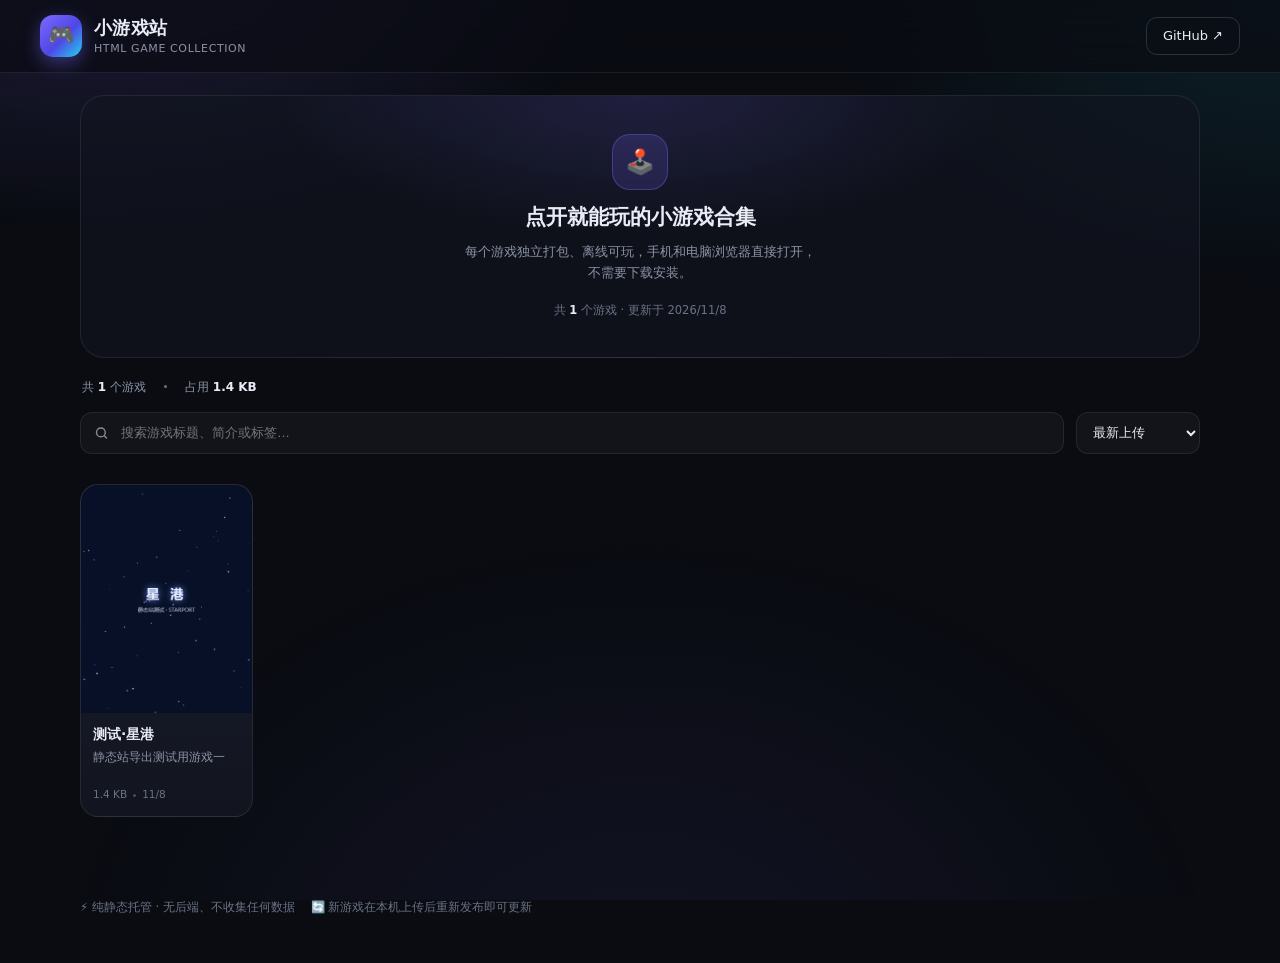
==== index.html @ b2728c45 "发布：1 个游戏（2026/11/8 10:53:19）" ====
<!doctype html>
<html lang="zh-CN">
<head>
<meta charset="utf-8">
<meta name="viewport" content="width=device-width,initial-scale=1,viewport-fit=cover">
<title>小游戏站 · HTML 游戏合集</title>
<meta name="description" content="点开就能玩的 HTML 小游戏合集，手机和电脑都能直接打开。">
<link rel="icon" href="favicon.svg">
<link rel="stylesheet" href="style.css">
<link rel="stylesheet" href="static.css">
</head>
<body>
  <header class="topbar">
    <div class="brand">
      <div class="logo">🎮</div>
      <div>
        <h1>小游戏站</h1>
        <p class="sub">HTML GAME COLLECTION</p>
      </div>
    </div>
    <div class="top-actions">
      <a class="btn ghost" id="repo-link" href="#" target="_blank" rel="noopener" hidden>GitHub ↗</a>
    </div>
  </header>

  <main>
    <section class="hero static-hero">
      <div class="hero-icon">🕹️</div>
      <h2>点开就能玩的小游戏合集</h2>
      <p>每个游戏独立打包、离线可玩，手机和电脑浏览器直接打开，<br>不需要下载安装。</p>
      <div class="hint" id="static-hint">正在加载…</div>
    </section>

    <div class="stats" id="stats"></div>

    <div class="toolbar" id="toolbar" hidden>
      <div class="search-wrap">
        <svg width="15" height="15" viewBox="0 0 24 24" fill="none" stroke="currentColor" stroke-width="2.2" stroke-linecap="round"><circle cx="11" cy="11" r="7"></circle><path d="m20 20-3.2-3.2"></path></svg>
        <input class="search" id="search" type="search" placeholder="搜索游戏标题、简介或标签…" autocomplete="off">
      </div>
      <select class="select" id="sort" title="排序">
        <option value="new">最新上传</option>
        <option value="old">最早上传</option>
        <option value="name">名称 A → Z</option>
        <option value="size">文件从大到小</option>
      </select>
    </div>

    <div class="tags" id="tags" hidden></div>

    <section class="grid" id="grid"></section>

    <div class="empty" id="empty" hidden></div>
  </main>

  <footer>
    <div class="tips">
      <span>⚡ 纯静态托管 · 无后端、不收集任何数据</span>
      <span>🔄 新游戏在本机上传后重新发布即可更新</span>
    </div>
  </footer>

  <script>window.__SITE__ = {"title":"小游戏站","repoUrl":"https://github.com/dfqy114/mini-games","builtAt":"2026-11-08T02:53:17.941Z","count":1};</script>
  <script>window.__GAMES__ = [{"id":"0b27fb19mexo","title":"测试·星港","desc":"静态站导出测试用游戏一","tags":[],"size":1398,"fileCount":1,"uploadedAt":1794106390813,"cover":"covers/0b27fb19mexo.png","play":"play/0b27fb19mexo.html","src":"../g/0b27fb19mexo/index.html"}];</script>
  <script src="static-app.js"></script>
</body>
</html>
---- style.css ----
/* 小游戏站 · 样式（暗色 · 移动优先） */
:root {
  --bg: #0a0c12;
  --bg-soft: #0e1119;
  --panel: rgba(21, 25, 38, 0.78);
  --panel-solid: #151926;
  --panel-2: #1a1f30;
  --line: rgba(255, 255, 255, 0.08);
  --line-strong: rgba(255, 255, 255, 0.14);
  --text: #e9ecf5;
  --muted: #8b93a7;
  --muted-2: #6a7286;
  --accent: #7c6bff;
  --accent-2: #22d3ee;
  --accent-soft: rgba(124, 107, 255, 0.16);
  --danger: #ff5f6d;
  --ok: #34d399;
  --radius: 18px;
  --shadow: 0 18px 40px rgba(0, 0, 0, 0.45);
  --font: "PingFang SC", "Microsoft YaHei", "Segoe UI", system-ui, -apple-system, sans-serif;
}

* { box-sizing: border-box; }
html, body { margin: 0; padding: 0; }
body {
  min-height: 100vh;
  background: var(--bg);
  color: var(--text);
  font-family: var(--font);
  font-size: 14px;
  line-height: 1.5;
  -webkit-font-smoothing: antialiased;
  overflow-x: hidden;
}
body::before {
  content: "";
  position: fixed;
  inset: 0;
  pointer-events: none;
  background:
    radial-gradient(900px 520px at 8% -10%, rgba(124, 107, 255, 0.20), transparent 62%),
    radial-gradient(760px 480px at 100% 0%, rgba(34, 211, 238, 0.10), transparent 60%),
    radial-gradient(900px 700px at 50% 110%, rgba(124, 107, 255, 0.08), transparent 65%);
  z-index: 0;
}
a { color: inherit; text-decoration: none; }
button { font-family: inherit; }
::selection { background: rgba(124, 107, 255, 0.4); }

/* 滚动条 */
::-webkit-scrollbar { width: 10px; height: 10px; }
::-webkit-scrollbar-thumb { background: #242a3d; border-radius: 8px; border: 2px solid var(--bg); }
::-webkit-scrollbar-track { background: transparent; }

/* ---------------- 顶栏 ---------------- */
.topbar {
  position: sticky;
  top: 0;
  z-index: 60;
  display: flex;
  align-items: center;
  justify-content: space-between;
  gap: 16px;
  padding: 14px clamp(16px, 4vw, 40px);
  background: rgba(10, 12, 18, 0.72);
  backdrop-filter: blur(18px);
  -webkit-backdrop-filter: blur(18px);
  border-bottom: 1px solid var(--line);
}
.brand { display: flex; align-items: center; gap: 12px; min-width: 0; }
.logo {
  width: 42px; height: 42px;
  display: grid; place-items: center;
  border-radius: 13px;
  background: linear-gradient(135deg, var(--accent), #4f46e5 55%, var(--accent-2));
  box-shadow: 0 6px 18px rgba(124, 107, 255, 0.42);
  font-size: 21px;
  flex: none;
}
.brand h1 { margin: 0; font-size: 18px; font-weight: 700; letter-spacing: 0.3px; }
.brand .sub { margin: 0; font-size: 11px; color: var(--muted); letter-spacing: 0.6px; }
.top-actions { display: flex; align-items: center; gap: 10px; flex: none; }

/* ---------------- 按钮 ---------------- */
.btn {
  display: inline-flex;
  align-items: center;
  justify-content: center;
  gap: 7px;
  height: 38px;
  padding: 0 16px;
  border-radius: 11px;
  border: 1px solid var(--line-strong);
  background: rgba(255, 255, 255, 0.04);
  color: var(--text);
  font-size: 13px;
  font-weight: 500;
  cursor: pointer;
  white-space: nowrap;
  transition: transform 0.15s ease, background 0.18s ease, border-color 0.18s ease, box-shadow 0.18s ease;
  -webkit-tap-highlight-color: transparent;
}
.btn:hover { background: rgba(255, 255, 255, 0.09); border-color: rgba(255, 255, 255, 0.22); }
.btn:active { transform: scale(0.97); }
.btn.primary {
  background: linear-gradient(135deg, var(--accent), #5b4df0);
  border-color: transparent;
  box-shadow: 0 8px 22px rgba(124, 107, 255, 0.35);
}
.btn.primary:hover { background: linear-gradient(135deg, #8a7bff, #6558f2); }
.btn.ghost { background: transparent; }
.btn.big { height: 46px; padding: 0 26px; font-size: 14px; border-radius: 13px; }
.btn.icon { width: 38px; padding: 0; font-size: 16px; }
.btn.danger { background: rgba(255, 95, 109, 0.12); border-color: rgba(255, 95, 109, 0.4); color: #ff8f99; }
.btn.danger:hover { background: rgba(255, 95, 109, 0.22); }
.btn:disabled { opacity: 0.5; cursor: not-allowed; }

/* ---------------- 主容器 ---------------- */
main {
  position: relative;
  z-index: 1;
  width: min(1200px, 100%);
  margin: 0 auto;
  padding: 22px clamp(16px, 4vw, 40px) 40px;
}

/* ---------------- 上传区 ---------------- */
.hero {
  position: relative;
  border: 1.5px dashed rgba(124, 107, 255, 0.38);
  border-radius: 24px;
  background:
    radial-gradient(520px 200px at 50% 0%, rgba(124, 107, 255, 0.16), transparent 70%),
    rgba(18, 21, 33, 0.62);
  padding: 38px 24px;
  text-align: center;
  transition: border-color 0.2s ease, background 0.2s ease, transform 0.2s ease;
}
.hero.dragover {
  border-color: var(--accent);
  background:
    radial-gradient(560px 240px at 50% 0%, rgba(124, 107, 255, 0.3), transparent 72%),
    rgba(24, 27, 44, 0.9);
  transform: scale(1.005);
}
.hero .hero-icon {
  width: 56px; height: 56px;
  margin: 0 auto 12px;
  display: grid; place-items: center;
  border-radius: 18px;
  background: var(--accent-soft);
  border: 1px solid rgba(124, 107, 255, 0.35);
  font-size: 24px;
}
.hero h2 { margin: 0 0 8px; font-size: clamp(17px, 2.4vw, 21px); font-weight: 700; }
.hero p { margin: 0 auto 18px; max-width: 560px; color: var(--muted); font-size: 12.5px; line-height: 1.7; }
.hero p b { color: #c9c2ff; font-weight: 600; }
.hero .hint { margin-top: 14px; font-size: 11px; color: var(--muted-2); }

/* ---------------- 统计 ---------------- */
.stats {
  display: flex;
  flex-wrap: wrap;
  align-items: center;
  gap: 8px 18px;
  margin: 20px 2px 4px;
  font-size: 12px;
  color: var(--muted);
}
.stats .dot { width: 3px; height: 3px; border-radius: 50%; background: var(--muted-2); }
.stats strong { color: var(--text); font-weight: 600; }

/* ---------------- 工具栏 ---------------- */
.toolbar {
  display: flex;
  align-items: center;
  gap: 12px;
  margin: 16px 0 12px;
}
.search-wrap { position: relative; flex: 1; min-width: 0; }
.search-wrap svg { position: absolute; left: 14px; top: 50%; transform: translateY(-50%); opacity: 0.55; }
.search, .select {
  width: 100%;
  height: 42px;
  border-radius: 12px;
  border: 1px solid var(--line);
  background: rgba(255, 255, 255, 0.035);
  color: var(--text);
  font-size: 13px;
  outline: none;
  transition: border-color 0.18s ease, background 0.18s ease;
}
.search { padding: 0 14px 0 40px; }
.select { width: auto; padding: 0 12px; cursor: pointer; }
.search:focus, .select:focus { border-color: rgba(124, 107, 255, 0.6); background: rgba(124, 107, 255, 0.07); }
.select option { background: var(--panel-2); color: var(--text); }

/* ---------------- 标签 ---------------- */
.tags { display: flex; flex-wrap: wrap; gap: 8px; margin: 0 0 18px; }
.tag {
  height: 30px;
  padding: 0 13px;
  display: inline-flex;
  align-items: center;
  gap: 6px;
  border-radius: 999px;
  border: 1px solid var(--line);
  background: rgba(255, 255, 255, 0.03);
  color: var(--muted);
  font-size: 12px;
  cursor: pointer;
  transition: all 0.16s ease;
  -webkit-tap-highlight-color: transparent;
}
.tag:hover { color: var(--text); border-color: var(--line-strong); }
.tag.active {
  color: #fff;
  background: linear-gradient(135deg, rgba(124, 107, 255, 0.9), rgba(91, 77, 240, 0.85));
  border-color: transparent;
  box-shadow: 0 6px 16px rgba(124, 107, 255, 0.32);
}

/* ---------------- 卡片网格 ---------------- */
.grid {
  display: grid;
  grid-template-columns: repeat(auto-fill, minmax(165px, 1fr));
  gap: 16px;
}
.card {
  position: relative;
  border-radius: var(--radius);
  border: 1px solid var(--line);
  background: linear-gradient(180deg, var(--panel-2), #12151f);
  overflow: hidden;
  transition: transform 0.2s ease, border-color 0.2s ease, box-shadow 0.2s ease;
  animation: cardIn 0.35s ease both;
}
@keyframes cardIn {
  from { opacity: 0; transform: translateY(8px); }
  to { opacity: 1; transform: none; }
}
.card:hover {
  transform: translateY(-4px);
  border-color: rgba(124, 107, 255, 0.45);
  box-shadow: 0 16px 34px rgba(0, 0, 0, 0.5);
}
.card .cover {
  position: relative;
  aspect-ratio: 3 / 4;
  background: linear-gradient(160deg, #232840, #161a28 60%, #10131c);
  overflow: hidden;
  cursor: pointer;
}
.card .cover img {
  position: absolute;
  inset: 0;
  z-index: 1;
  width: 100%; height: 100%;
  object-fit: cover;
  display: block;
  transition: transform 0.35s ease;
}
.card:hover .cover img { transform: scale(1.04); }
.cover-fallback {
  position: absolute;
  inset: 0;
  z-index: 0;
  display: flex;
  flex-direction: column;
  align-items: center;
  justify-content: center;
  gap: 8px;
  background: radial-gradient(120% 90% at 50% 12%, rgba(124, 107, 255, 0.28), transparent 60%);
}
.cover-fallback .initial {
  font-size: 40px;
  font-weight: 800;
  letter-spacing: 2px;
  background: linear-gradient(135deg, #b9b1ff, #6ee7f9);
  -webkit-background-clip: text;
  background-clip: text;
  color: transparent;
  text-shadow: 0 8px 24px rgba(124, 107, 255, 0.25);
}
.cover-fallback .ghost-text { font-size: 10px; color: rgba(255, 255, 255, 0.32); letter-spacing: 3px; }
.card .play-hint {
  position: absolute;
  right: 10px; bottom: 10px;
  z-index: 2;
  width: 36px; height: 36px;
  border-radius: 50%;
  display: grid; place-items: center;
  background: rgba(10, 12, 18, 0.62);
  border: 1px solid rgba(255, 255, 255, 0.22);
  backdrop-filter: blur(8px);
  font-size: 13px;
  opacity: 0;
  transform: translateY(6px) scale(0.9);
  transition: all 0.2s ease;
}
.card:hover .play-hint { opacity: 1; transform: none; }
.badge-new {
  position: absolute; left: 10px; top: 10px;
  z-index: 2;
  height: 22px; padding: 0 9px;
  display: inline-flex; align-items: center;
  border-radius: 999px;
  font-size: 10px; font-weight: 600; letter-spacing: 0.5px;
  color: #061014;
  background: linear-gradient(135deg, #67e8f9, #22d3ee);
  box-shadow: 0 4px 12px rgba(34, 211, 238, 0.4);
}
.badge-plays {
  position: absolute; left: 10px; bottom: 10px;
  z-index: 2;
  height: 22px; padding: 0 9px;
  display: inline-flex; align-items: center; gap: 4px;
  border-radius: 999px;
  font-size: 10.5px;
  color: #cfd5e4;
  background: rgba(10, 12, 18, 0.6);
  border: 1px solid rgba(255, 255, 255, 0.14);
  backdrop-filter: blur(6px);
}
.card-actions {
  position: absolute;
  top: 10px; right: 10px;
  z-index: 2;
  display: flex;
  gap: 6px;
  opacity: 0;
  transform: translateY(-4px);
  transition: all 0.18s ease;
}
.card:hover .card-actions, .card:focus-within .card-actions { opacity: 1; transform: none; }
.mini-btn {
  width: 30px; height: 30px;
  display: grid; place-items: center;
  border-radius: 9px;
  border: 1px solid rgba(255, 255, 255, 0.16);
  background: rgba(10, 12, 18, 0.66);
  color: #dfe4f2;
  font-size: 13px;
  cursor: pointer;
  backdrop-filter: blur(8px);
  transition: background 0.16s ease, color 0.16s ease;
}
.mini-btn:hover { background: rgba(255, 255, 255, 0.16); }
.mini-btn.danger:hover { background: rgba(255, 95, 109, 0.85); color: #fff; }
.card-body { padding: 11px 12px 13px; }
.card-title {
  margin: 0 0 4px;
  font-size: 14px;
  font-weight: 600;
  white-space: nowrap;
  overflow: hidden;
  text-overflow: ellipsis;
}
.card-desc {
  margin: 0 0 8px;
  min-height: 30px;
  font-size: 11.5px;
  line-height: 1.55;
  color: var(--muted);
  display: -webkit-box;
  -webkit-line-clamp: 2;
  -webkit-box-orient: vertical;
  overflow: hidden;
}
.card-meta {
  display: flex;
  align-items: center;
  gap: 6px;
  font-size: 10.5px;
  color: var(--muted-2);
}
.card-meta .tag-dot { width: 3px; height: 3px; border-radius: 50%; background: currentColor; opacity: 0.6; }

/* ---------------- 空状态 ---------------- */
.empty {
  padding: 70px 20px;
  text-align: center;
  color: var(--muted);
}
.empty .emoji { font-size: 46px; margin-bottom: 14px; opacity: 0.9; }
.empty h3 { margin: 0 0 8px; font-size: 16px; color: var(--text); }
.empty p { margin: 0; font-size: 12.5px; line-height: 1.8; }
.empty a { color: #a99fff; }

/* ---------------- 页脚 ---------------- */
footer {
  position: relative;
  z-index: 1;
  width: min(1200px, 100%);
  margin: 0 auto;
  padding: 6px clamp(16px, 4vw, 40px) 44px;
  color: var(--muted-2);
  font-size: 11.5px;
  line-height: 1.9;
}
footer .lan {
  display: flex;
  flex-wrap: wrap;
  align-items: center;
  gap: 8px;
  margin-bottom: 10px;
  color: var(--muted);
}
footer code {
  padding: 2px 8px;
  border-radius: 7px;
  background: rgba(255, 255, 255, 0.06);
  border: 1px solid var(--line);
  color: #c6cde0;
  font-family: Consolas, "Courier New", monospace;
  font-size: 11px;
}
footer .copy {
  height: 26px;
  padding: 0 10px;
  border-radius: 8px;
  border: 1px solid var(--line-strong);
  background: transparent;
  color: var(--muted);
  font-size: 11px;
  cursor: pointer;
}
footer .copy:hover { color: var(--text); background: rgba(255, 255, 255, 0.06); }
footer .tips { display: flex; flex-wrap: wrap; gap: 4px 16px; }

/* ---------------- 拖拽遮罩 ---------------- */
.drop-overlay {
  position: fixed;
  inset: 0;
  z-index: 90;
  display: grid;
  place-items: center;
  background: rgba(6, 8, 13, 0.72);
  backdrop-filter: blur(6px);
  pointer-events: none;
}
.drop-overlay[hidden] { display: none; }
.drop-overlay .inner {
  width: min(560px, 86vw);
  padding: 54px 24px;
  border: 2px dashed rgba(124, 107, 255, 0.75);
  border-radius: 26px;
  background: rgba(124, 107, 255, 0.1);
  text-align: center;
}
.drop-overlay .inner .big { font-size: 34px; margin-bottom: 10px; }
.drop-overlay .inner h3 { margin: 0 0 6px; font-size: 20px; }
.drop-overlay .inner p { margin: 0; color: var(--muted); font-size: 12.5px; }

/* ---------------- 上传进度 ---------------- */
.uploads {
  position: fixed;
  right: 18px; bottom: 18px;
  z-index: 100;
  width: min(340px, calc(100vw - 36px));
  display: flex;
  flex-direction: column;
  gap: 8px;
  pointer-events: none;
}
.upload-item {
  pointer-events: auto;
  padding: 11px 13px;
  border-radius: 14px;
  border: 1px solid var(--line-strong);
  background: rgba(18, 21, 32, 0.94);
  box-shadow: var(--shadow);
  backdrop-filter: blur(12px);
  animation: cardIn 0.25s ease both;
}
.upload-item .row { display: flex; align-items: center; gap: 8px; margin-bottom: 8px; }
.upload-item .name {
  flex: 1;
  min-width: 0;
  font-size: 12px;
  font-weight: 500;
  white-space: nowrap;
  overflow: hidden;
  text-overflow: ellipsis;
}
.upload-item .pct { font-size: 11px; color: var(--muted); font-variant-numeric: tabular-nums; }
.upload-item .bar {
  height: 5px;
  border-radius: 999px;
  background: rgba(255, 255, 255, 0.09);
  overflow: hidden;
}
.upload-item .bar i {
  display: block;
  height: 100%;
  width: 0;
  border-radius: inherit;
  background: linear-gradient(90deg, var(--accent), var(--accent-2));
  transition: width 0.18s ease;
}
.upload-item.done .bar i { background: var(--ok); }
.upload-item.error .bar i { background: var(--danger); }
.upload-item .msg { margin-top: 6px; font-size: 11px; color: var(--muted); }
.upload-item.error .msg { color: #ff8f99; }
.upload-item.done .msg { color: var(--ok); }

/* ---------------- 弹窗 ---------------- */
dialog {
  padding: 0;
  border: 1px solid var(--line-strong);
  border-radius: 20px;
  background: #141827;
  color: var(--text);
  width: min(460px, calc(100vw - 32px));
  box-shadow: 0 30px 80px rgba(0, 0, 0, 0.6);
}
dialog::backdrop { background: rgba(5, 7, 12, 0.7); backdrop-filter: blur(4px); }
.dialog-body { padding: 22px 22px 18px; }
.dialog-body h3 { margin: 0 0 4px; font-size: 17px; }
.dialog-body .dialog-sub { margin: 0 0 18px; font-size: 12px; color: var(--muted); }
.field { margin-bottom: 14px; }
.field label { display: block; margin-bottom: 6px; font-size: 12px; color: var(--muted); }
.field input[type="text"], .field textarea {
  width: 100%;
  padding: 10px 12px;
  border-radius: 10px;
  border: 1px solid var(--line);
  background: rgba(255, 255, 255, 0.04);
  color: var(--text);
  font-family: inherit;
  font-size: 13px;
  outline: none;
  resize: vertical;
  transition: border-color 0.16s ease;
}
.field input[type="text"]:focus, .field textarea:focus { border-color: rgba(124, 107, 255, 0.6); }
.field textarea { min-height: 66px; }
.field .hint { margin-top: 5px; font-size: 10.5px; color: var(--muted-2); }
.dialog-actions {
  display: flex;
  flex-wrap: wrap;
  align-items: center;
  gap: 8px;
  margin-top: 18px;
}
.dialog-actions .grow { flex: 1; }
.cover-row { display: flex; align-items: center; gap: 12px; }
.cover-row .cover-preview {
  width: 52px; height: 68px;
  border-radius: 10px;
  border: 1px solid var(--line);
  background: #10131c center/cover no-repeat;
  flex: none;
}
.cover-row .cover-actions { display: flex; flex-direction: column; gap: 6px; align-items: flex-start; }
.cover-row .cover-actions button { height: 28px; padding: 0 10px; font-size: 11px; }

/* ---------------- Toast ---------------- */
#toast {
  position: fixed;
  left: 50%; bottom: 30px;
  z-index: 200;
  transform: translate(-50%, 20px);
  padding: 10px 18px;
  border-radius: 999px;
  border: 1px solid var(--line-strong);
  background: rgba(20, 24, 36, 0.96);
  box-shadow: var(--shadow);
  font-size: 12.5px;
  opacity: 0;
  pointer-events: none;
  transition: opacity 0.2s ease, transform 0.2s ease;
  max-width: 80vw;
}
#toast.show { opacity: 1; transform: translate(-50%, 0); }
#toast.error { border-color: rgba(255, 95, 109, 0.5); color: #ffb3b9; }
#toast.ok { border-color: rgba(52, 211, 153, 0.4); color: #a7f3d0; }

/* ---------------- 播放页 ---------------- */
body.play-mode { overflow: hidden; height: 100vh; }
.playbar {
  position: fixed;
  top: 0; left: 0; right: 0;
  z-index: 30;
  height: 56px;
  display: flex;
  align-items: center;
  gap: 10px;
  padding: 0 12px;
  background: rgba(10, 12, 18, 0.82);
  backdrop-filter: blur(16px);
  border-bottom: 1px solid var(--line);
}
.playbar .back { flex: none; }
.playbar .title {
  flex: 1;
  min-width: 0;
  font-size: 13.5px;
  font-weight: 600;
  white-space: nowrap;
  overflow: hidden;
  text-overflow: ellipsis;
}
.playbar .title small {
  display: block;
  font-size: 10px;
  font-weight: 400;
  color: var(--muted);
  overflow: hidden;
  text-overflow: ellipsis;
  white-space: nowrap;
}
.playbar .play-actions { display: flex; align-items: center; gap: 8px; flex: none; }
.playbar .btn { height: 34px; padding: 0 12px; font-size: 12px; border-radius: 9px; }
.playbar .btn .label { display: inline; }
.frame-wrap {
  position: fixed;
  top: 56px; left: 0; right: 0; bottom: 0;
  background: #05070c;
}
.frame-wrap iframe {
  width: 100%; height: 100%;
  border: 0;
  display: block;
  background: #05070c;
}
.play-loading {
  position: fixed;
  inset: 56px 0 0 0;
  z-index: 20;
  display: grid;
  place-items: center;
  background: #080a10;
  color: var(--muted);
  font-size: 12.5px;
  gap: 12px;
  transition: opacity 0.35s ease;
}
.play-loading[hidden] { display: none; }
.spinner {
  width: 30px; height: 30px;
  border-radius: 50%;
  border: 2.5px solid rgba(255, 255, 255, 0.14);
  border-top-color: var(--accent);
  animation: spin 0.8s linear infinite;
  margin: 0 auto 12px;
}
@keyframes spin { to { transform: rotate(360deg); } }

/* 触屏设备没有 hover，操作按钮与播放提示常显 */
@media (hover: none) {
  .card-actions { opacity: 1; transform: none; }
  .card .play-hint { opacity: 0.85; transform: none; }
}

/* ---------------- 响应式 ---------------- */
@media (max-width: 640px) {
  .topbar { padding: 12px 14px; gap: 10px; }
  .brand .sub { display: none; }
  .logo { width: 38px; height: 38px; border-radius: 11px; font-size: 19px; }
  .brand h1 { font-size: 16px; }
  .top-actions .btn.primary { height: 36px; padding: 0 12px; font-size: 12.5px; }
  .btn.icon { display: none; }
  main { padding: 16px 14px 30px; }
  .hero { padding: 26px 16px; border-radius: 20px; }
  .hero .hero-icon { width: 48px; height: 48px; font-size: 21px; border-radius: 15px; }
  .hero p { font-size: 12px; }
  .grid { grid-template-columns: repeat(auto-fill, minmax(150px, 1fr)); gap: 12px; }
  .card-body { padding: 10px 10px 12px; }
  .card-title { font-size: 13px; }
  .card-desc { font-size: 11px; min-height: 28px; }
  .card-actions { opacity: 1; transform: none; }
  .card .play-hint { opacity: 0.85; transform: none; width: 30px; height: 30px; font-size: 11px; }
  footer { padding: 0 14px 34px; }
  .playbar { height: 50px; padding: 0 8px; gap: 6px; }
  .playbar .btn { padding: 0 9px; }
  .playbar .btn .label { display: none; }
  .frame-wrap { top: 50px; }
  .play-loading { inset: 50px 0 0 0; }
  .uploads { left: 12px; right: 12px; bottom: 12px; width: auto; }
}
---- static.css ----
/* 小游戏站 · 静态版补充样式 */

.static-hero { border-style: solid; border-color: var(--line); }
.static-hero .hint { margin-top: 0; font-size: 11.5px; }
#static-hint strong { color: var(--text); font-weight: 600; }

footer { margin-top: 34px; }
footer .tips a { color: #a99fff; }
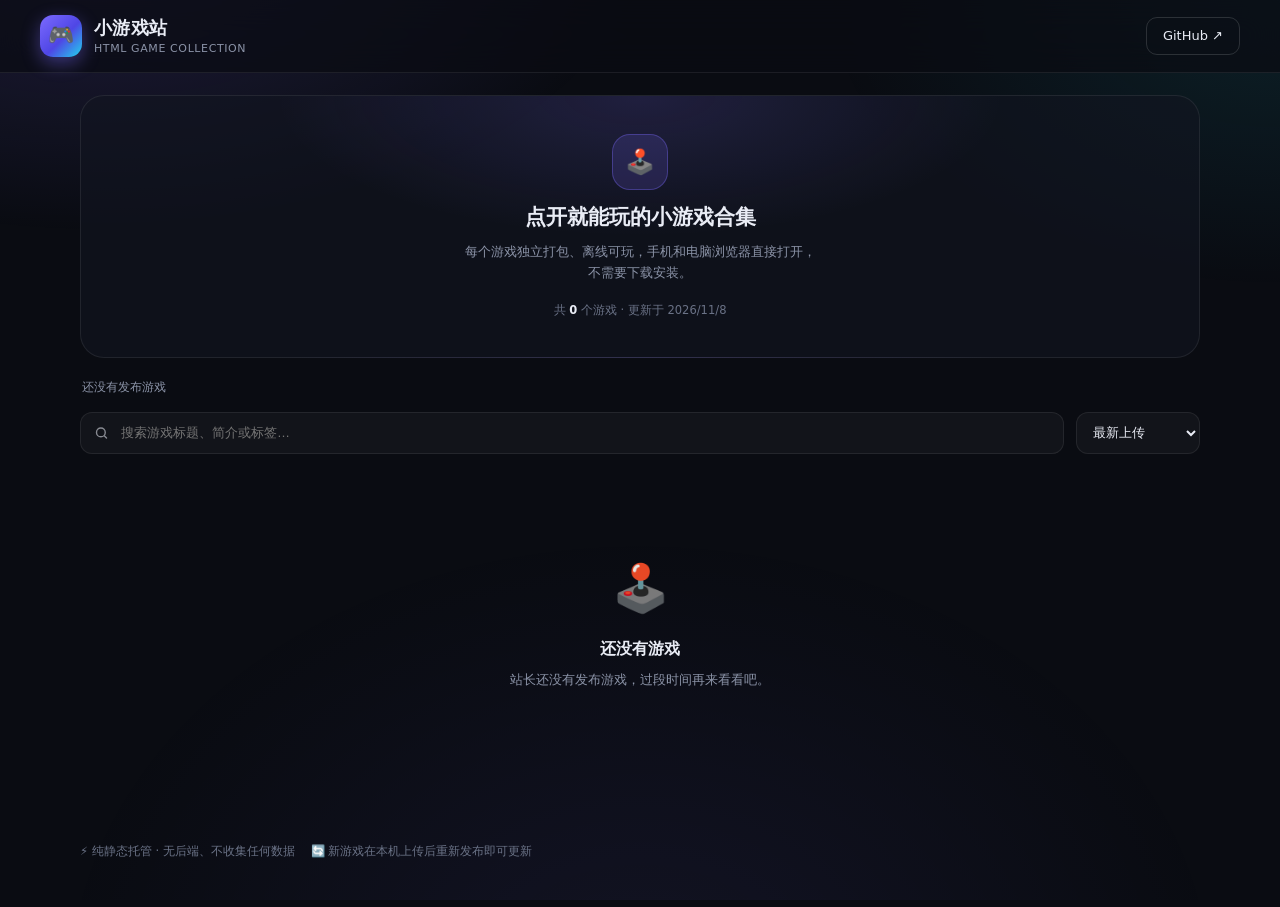
==== commit 72df75b8: "发布：0 个游戏（2026/11/8 10:58:28）" ====
--- a/index.html
+++ b/index.html
@@ -60,8 +60,8 @@
     </div>
   </footer>
 
-  <script>window.__SITE__ = {"title":"小游戏站","repoUrl":"https://github.com/dfqy114/mini-games","builtAt":"2026-11-08T02:53:17.941Z","count":1};</script>
-  <script>window.__GAMES__ = [{"id":"0b27fb19mexo","title":"测试·星港","desc":"静态站导出测试用游戏一","tags":[],"size":1398,"fileCount":1,"uploadedAt":1794106390813,"cover":"covers/0b27fb19mexo.png","play":"play/0b27fb19mexo.html","src":"../g/0b27fb19mexo/index.html"}];</script>
+  <script>window.__SITE__ = {"title":"小游戏站","repoUrl":"https://github.com/dfqy114/mini-games","builtAt":"2026-11-08T02:58:27.164Z","count":0};</script>
+  <script>window.__GAMES__ = [];</script>
   <script src="static-app.js"></script>
 </body>
 </html>
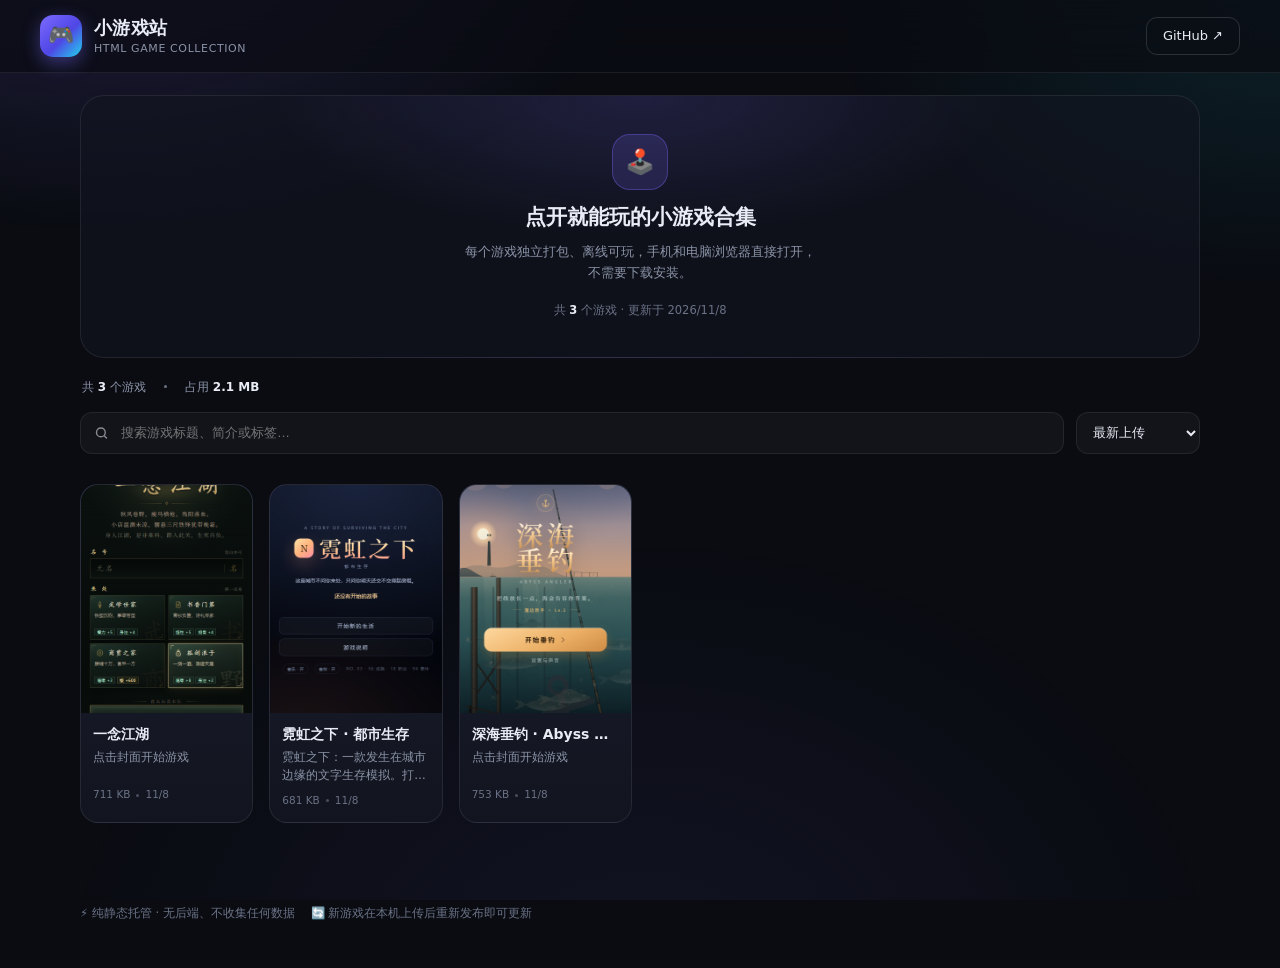
==== commit 25b92f03: "发布：3 个游戏（2026/11/8 13:44:48）" ====
--- a/index.html
+++ b/index.html
@@ -60,8 +60,8 @@
     </div>
   </footer>
 
-  <script>window.__SITE__ = {"title":"小游戏站","repoUrl":"https://github.com/dfqy114/mini-games","builtAt":"2026-11-08T02:58:27.164Z","count":0};</script>
-  <script>window.__GAMES__ = [];</script>
+  <script>window.__SITE__ = {"title":"小游戏站","repoUrl":"https://github.com/dfqy114/mini-games","builtAt":"2026-11-08T05:44:47.239Z","count":3};</script>
+  <script>window.__GAMES__ = [{"id":"65bf2510qw6n","title":"一念江湖","desc":"","tags":[],"size":727627,"fileCount":1,"uploadedAt":1794108279460,"cover":"covers/65bf2510qw6n.png","play":"play/65bf2510qw6n.html","src":"../g/65bf2510qw6n/index.html"},{"id":"6d66396fqtoe","title":"霓虹之下 · 都市生存","desc":"霓虹之下：一款发生在城市边缘的文字生存模拟。打工、学习、吃饭、租房、开店，在霓虹灯下活出自己的结局。","tags":[],"size":697007,"fileCount":1,"uploadedAt":1794108276166,"cover":"covers/6d66396fqtoe.png","play":"play/6d66396fqtoe.html","src":"../g/6d66396fqtoe/index.html"},{"id":"e4396e9cqqcr","title":"深海垂钓 · Abyss Angler","desc":"","tags":[],"size":771166,"fileCount":1,"uploadedAt":1794108271860,"cover":"covers/e4396e9cqqcr.png","play":"play/e4396e9cqqcr.html","src":"../g/e4396e9cqqcr/index.html"}];</script>
   <script src="static-app.js"></script>
 </body>
 </html>
